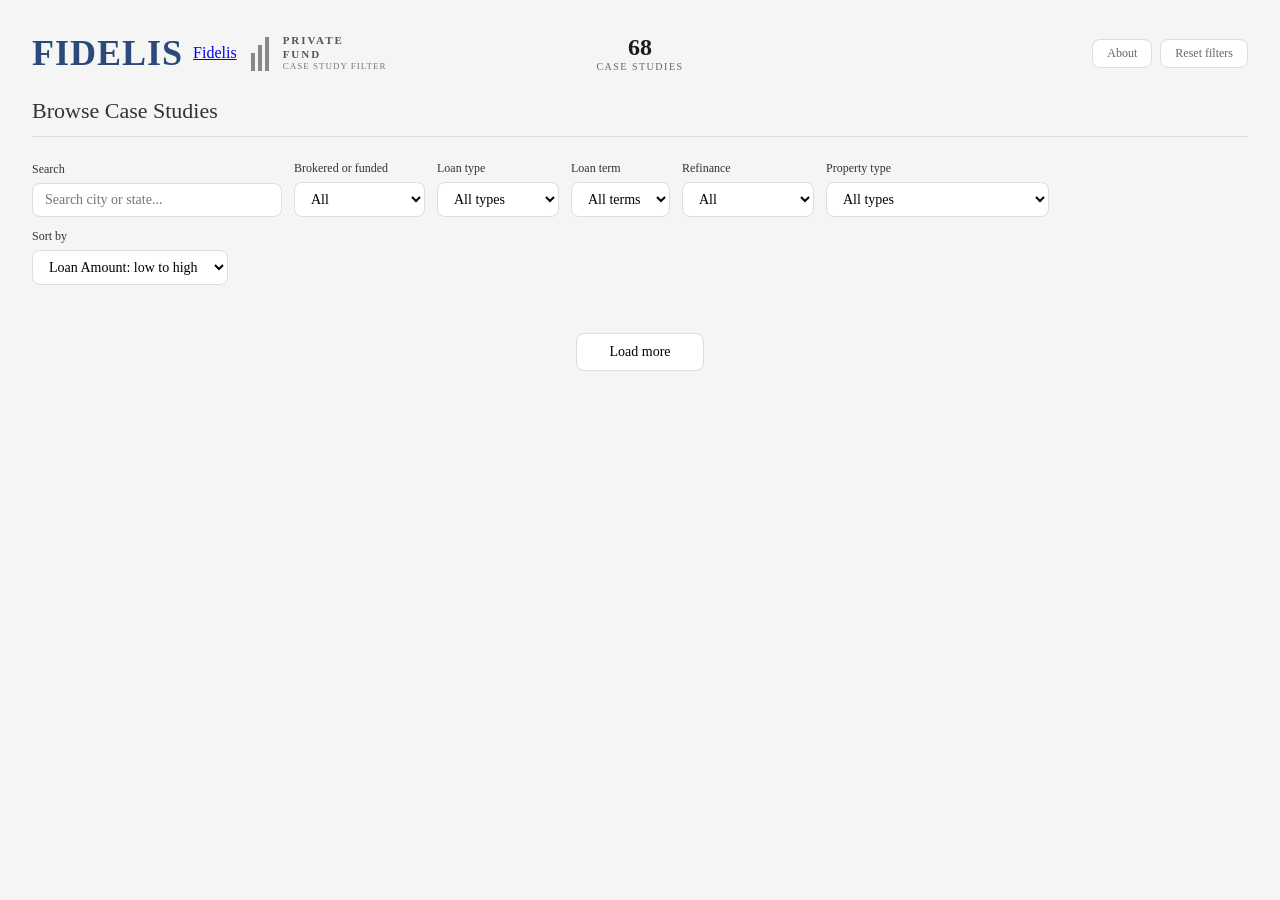
==== index.html @ ec742330 "Add vertical bars to the header section" ====
<!DOCTYPE html>
<html lang="en">
<head>
<meta charset="UTF-8">
<meta name="viewport" content="width=device-width, initial-scale=1.0">
<title>Case Study Filter</title>
<link rel="stylesheet" href="styles.css">
</head>
<body>

<div style="display: flex; justify-content: space-between; align-items: center; margin-bottom: 1.5rem;">
  <div style="display: flex; align-items: center; gap: 10px; flex: 1;">
    <span style="font-family: Georgia, serif; font-size: 36px; font-weight: 700; color: #2B4A7A; letter-spacing: 1px;">FIDELIS</span>
      <html>
      <body>
      <a href="https://www.fidelispf.com/">Fidelis</a>
      </body>
      </html>
    <div style="display: flex; align-items: flex-end; gap: 3px; height: 36px; margin: 0 4px;">
      <div style="width: 4px; height: 18px; background: #888;"></div>
      <div style="width: 4px; height: 26px; background: #888;"></div>
      <div style="width: 4px; height: 34px; background: #888;"></div>
    </div>
    <div style="display: flex; flex-direction: column; justify-content: center; line-height: 1.2;">
      <span style="font-family: Cabin Condensed, serif; font-size: 11px; font-weight: 600; color: #555; letter-spacing: 2px;">PRIVATE</span>
      <span style="font-family: Cabin Condensed, serif; font-size: 11px; font-weight: 600; color: #555; letter-spacing: 2px;">FUND</span>
      <span style="font-family: Cabin Condensed, serif; font-size: 9px; color: #777; letter-spacing: 1px;">CASE STUDY FILTER</span>
    </div>
  </div>
  <div style="color: #666; font-family: Cabin Condensed, serif; text-align: center; flex: 1;">
    <div style="font-size: 24px; font-weight: 700; color: #1c1c1c; line-height: 1;" id="hero-count">68</div>
    <div style="font-size: 10px; letter-spacing: 1.5px; margin-top: 2px;">CASE STUDIES</div>
  </div>
  <div style="display: flex; gap: 8px; flex: 1; justify-content: flex-end;">
    <button onclick="document.getElementById('about-box').style.display='block'" onmouseover="this.style.opacity='0.4'" onmouseout="this.style.opacity='1'" style="font-family: Cabin Condensed, serif; padding: 6px 14px; font-size: 12px; border: 1px solid #ddd; border-radius: 8px; background: #fff; cursor: pointer; color: #666; transition: opacity 0.3s ease;">About</button>
    <button onmouseover="this.style.opacity='0.4'" onmouseout="this.style.opacity='1'" onclick="resetFilters()" style="font-family: Cabin Condensed, serif; padding: 6px 14px; font-size: 12px; border: 1px solid #ddd; border-radius: 8px; background: #fff; cursor: pointer; color: #666; transition: opacity 0.3s ease;">Reset filters</button>
  </div>
</div>

<div id="about-box" style="display:none; position:fixed; top:0; left:0; width:100%; height:100%; background:rgba(0,0,0,0.4); z-index:999;" onclick="this.style.display='none'">
  <div onclick="event.stopPropagation()" style="position:absolute; top:50%; left:50%; transform:translate(-50%,-50%); background:#fff; border-radius:12px; padding:2rem; max-width:420px; width:90%; box-shadow:0 12px 40px rgba(0,0,0,0.15); font-family:Georgia, serif;">
    <h2 style="font-size:18px; margin-bottom:1rem; color:#2B4A7A;">About this filter</h2>
    <p style="font-size:14px; line-height:1.6; color:#444;">This tool lets you browse Fidelis Private Fund case studies by loan type, property type, term, rate, and more. Use the filters at the top to narrow results, and click any card to view the full case study.</p>
    <button onclick="document.getElementById('about-box').style.display='none'" onmouseover="this.style.opacity='0.4'" onmouseout="this.style.opacity='1'" style="margin-top:1.5rem; font-family:Cabin Condensed, serif; padding:6px 14px; font-size:12px; border:1px solid #ddd; border-radius:8px; background:#fff; cursor:pointer; color:#666; transition:opacity 0.3s ease;">Close</button>
  </div>
</div>

<h2 style="font-family: Georgia, serif; font-size: 22px; font-weight: 500; color: #333; margin-bottom: 1.5rem; padding-bottom: 0.75rem; border-bottom: 1px solid #ddd;">Browse Case Studies</h2>

<div class="filters">
  <div class="filter-group">
    <label>Search</label>
    <input type="text" id="search" oninput="filter()" placeholder="Search city or state...">
  </div>
  <div class="filter-group">
    <label>Brokered or funded</label>
    <select id="type-filter" onchange="filter()">
      <option value="all">All</option>
      <option value="Brokered Loan">Brokered Loan</option>
      <option value="Funded Loan">Funded Loan</option>
    </select>
  </div>
  <div class="filter-group">
    <label>Loan type</label>
    <select id="loan-filter" onchange="filter()">
      <option value="all">All types</option>
      <option value="Conventional">Conventional</option>
      <option value="FHA">FHA</option>
      <option value="VA">VA</option>
      <option value="Hard Money">Hard Money</option>
      <option value="Construction">Construction</option>
      <option value="Commercial">Commercial</option>
    </select>
  </div>
  <div class="filter-group">
    <label>Loan term</label>
    <select id="term-filter" onchange="filter()">
      <option value="all">All terms</option>
      <option value="10">10 years</option>
      <option value="15">15 years</option>
      <option value="20">20 years</option>
      <option value="25">25 years</option>
      <option value="30">30 years</option>
    </select>
  </div>
  <div class="filter-group">
    <label>Refinance</label>
    <select id="refi-filter" onchange="filter()">
      <option value="all">All</option>
      <option value="yes">Refinance only</option>
      <option value="no">Purchase only</option>
    </select>
  </div>
  <div class="filter-group">
    <label>Property type</label>
    <select id="property-filter" onchange="filter()">
      <option value="all">All types</option>
      <option value="Single-Family Home">Single-Family Home</option>
      <option value="Condo">Condo</option>
      <option value="Townhouse">Townhouse</option>
      <option value="Multi-Family (2-4 Units)">Multi-Family (2-4 Units)</option>
      <option value="Manufactured Home">Manufactured Home</option>
      <option value="Office Building">Office Building</option>
      <option value="Retail / Storefront">Retail / Storefront</option>
      <option value="Warehouse / Industrial">Warehouse / Industrial</option>
      <option value="Apartment Complex (5+ Units)">Apartment Complex (5+ Units)</option>
      <option value="Mixed-Use Building">Mixed-Use Building</option>
      <option value="Hotel / Motel">Hotel / Motel</option>
    </select>
  </div>
  <div class="filter-group">
    <label>Sort by</label>
    <select id="sort-filter" onchange="filter()">
      <option value="loanamt-asc">Loan Amount: low to high</option>
      <option value="loanamt-desc">Loan Amount: high to low</option>
      <option value="rate-asc">Rate: low to high</option>
      <option value="rate-desc">Rate: high to low</option>
      <option value="term-asc">Term: shortest first</option>
      <option value="term-desc">Term: longest first</option>
    </select>
  </div>
</div>

<div class="count" id="count"></div>
<div class="cards" id="cards"></div>
<div class="load-more-wrap">
  <button class="load-more-btn" id="load-more-btn" onclick="loadMore()">Load more</button>
</div>

<script src="script.js"></script>

</body>
</html>
---- styles.css ----
* { box-sizing: border-box; margin: 0; padding: 0; }
body { font-family: Cabin Condensed, serif; background: #f5f5f5; padding: 2rem; color: #333; }
.filters { display: flex; flex-wrap: wrap; gap: 12px; margin-bottom: 1.5rem; align-items: flex-end; }
.filter-group { display: flex; flex-direction: column; gap: 6px; }
.filter-group label { font-family: Cabin Condensed, serif; font-size: 12px; color: #333; }
select, input[type="text"] { font-family: Cabin Condensed, serif; padding: 8px 12px; border: 1px solid #ddd; border-radius: 8px; font-size: 14px; background: #fff; cursor: pointer; }
input[type="text"] { width: 250px; cursor: text; }
input[type="text"]:focus, select:focus { outline: none; border-color: #aaa; }
.count { font-family: Cabin Condensed, serif; font-size: 15px; color: #666; margin-bottom: 1rem; }
.cards { display: grid; grid-template-columns: repeat(auto-fit, minmax(200px, 1fr)); gap: 12px; }
.card { background: #fff; border: 2px solid transparent; border-radius: 12px; padding: 1rem 1.25rem; position: relative; cursor: pointer; text-decoration: none; color: inherit; display: block; transition: transform 0.2s, box-shadow 0.2s, border-color 0.2s; }
.card:hover { border-color: #2B4A7A; transform: translateY(-3px); box-shadow: 0 8px 20px rgba(0,0,0,0.08); }
.card-header { display: flex; justify-content: space-between; align-items: flex-start; margin-bottom: 10px; }
.card-proptype { font-family: Cabin Condensed, serif; font-size: 14px; font-weight: bold; }
.card-city { font-family: Cabin Condensed, serif; font-size: 12px; color: #666; margin-top: 2px; }
.badge { font-family: Cabin Condensed, serif; font-size: 11px; padding: 3px 8px; border-radius: 8px; white-space: nowrap; display: inline-block; margin-bottom: 8px; margin-right: 4px; }
.badge-conv { background: #E6F1FB; color: #0C447C; }
.badge-fha { background: #EAF3DE; color: #27500A; }
.badge-va { background: #EEEDFE; color: #3C3489; }
.badge-hard { background: #FAEEDA; color: #633806; }
.badge-construct { background: #FFF4E5; color: #7A4F01; }
.badge-commercial { background: #E5F9F6; color: #1B5E3C; }
.badge-brokered { background: #F0E6FF; color: #4B2E83; }
.badge-funded { background: #E6F9F0; color: #2E7D3C; }
.badge-refi { background: #FAECE7; color: #712B13; }
.card-row { display: flex; justify-content: space-between; font-family: Cabin Condensed, serif; font-size: 13px; margin-top: 6px; }
.card-row span:first-child { color: #666; }
.card-row span:last-child { font-weight: 500; }
.no-results { font-family: Cabin Condensed, serif; text-align: center; padding: 2rem; color: #666; font-size: 14px; grid-column: 1/-1; }
.load-more-wrap { text-align: center; margin-top: 1.5rem; }
.load-more-btn { font-family: Cabin Condensed, serif; padding: 10px 32px; font-size: 14px; border: 1px solid #ddd; border-radius: 8px; background: #fff; cursor: pointer; transition: background 0.2s, border-color 0.2s; }
.load-more-btn:hover { background: #f0f0f0; border-color: #bbb; }
.load-more-btn:disabled { opacity: 0.4; cursor: default; }
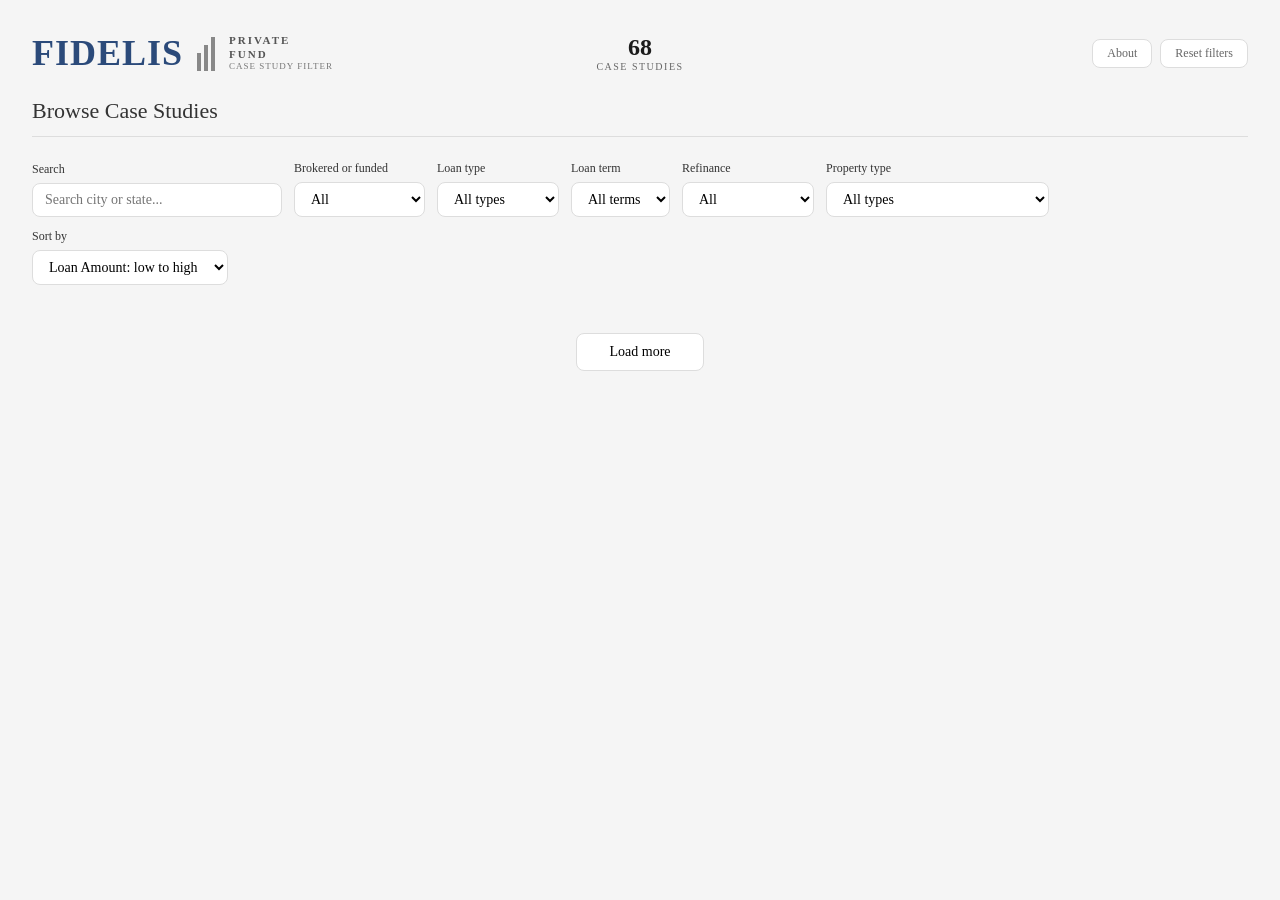
==== commit 32d8d28c: "Replace span with anchor for FIDELIS text" ====
--- a/index.html
+++ b/index.html
@@ -10,12 +10,7 @@
 
 <div style="display: flex; justify-content: space-between; align-items: center; margin-bottom: 1.5rem;">
   <div style="display: flex; align-items: center; gap: 10px; flex: 1;">
-    <span style="font-family: Georgia, serif; font-size: 36px; font-weight: 700; color: #2B4A7A; letter-spacing: 1px;">FIDELIS</span>
-      <html>
-      <body>
-      <a href="https://www.fidelispf.com/">Fidelis</a>
-      </body>
-      </html>
+    <a href="https://www.fidelispf.com/" style="font-family: Georgia, serif; font-size: 36px; font-weight: 700; color: #2B4A7A; letter-spacing: 1px; text-decoration: none;">FIDELIS</a>
     <div style="display: flex; align-items: flex-end; gap: 3px; height: 36px; margin: 0 4px;">
       <div style="width: 4px; height: 18px; background: #888;"></div>
       <div style="width: 4px; height: 26px; background: #888;"></div>
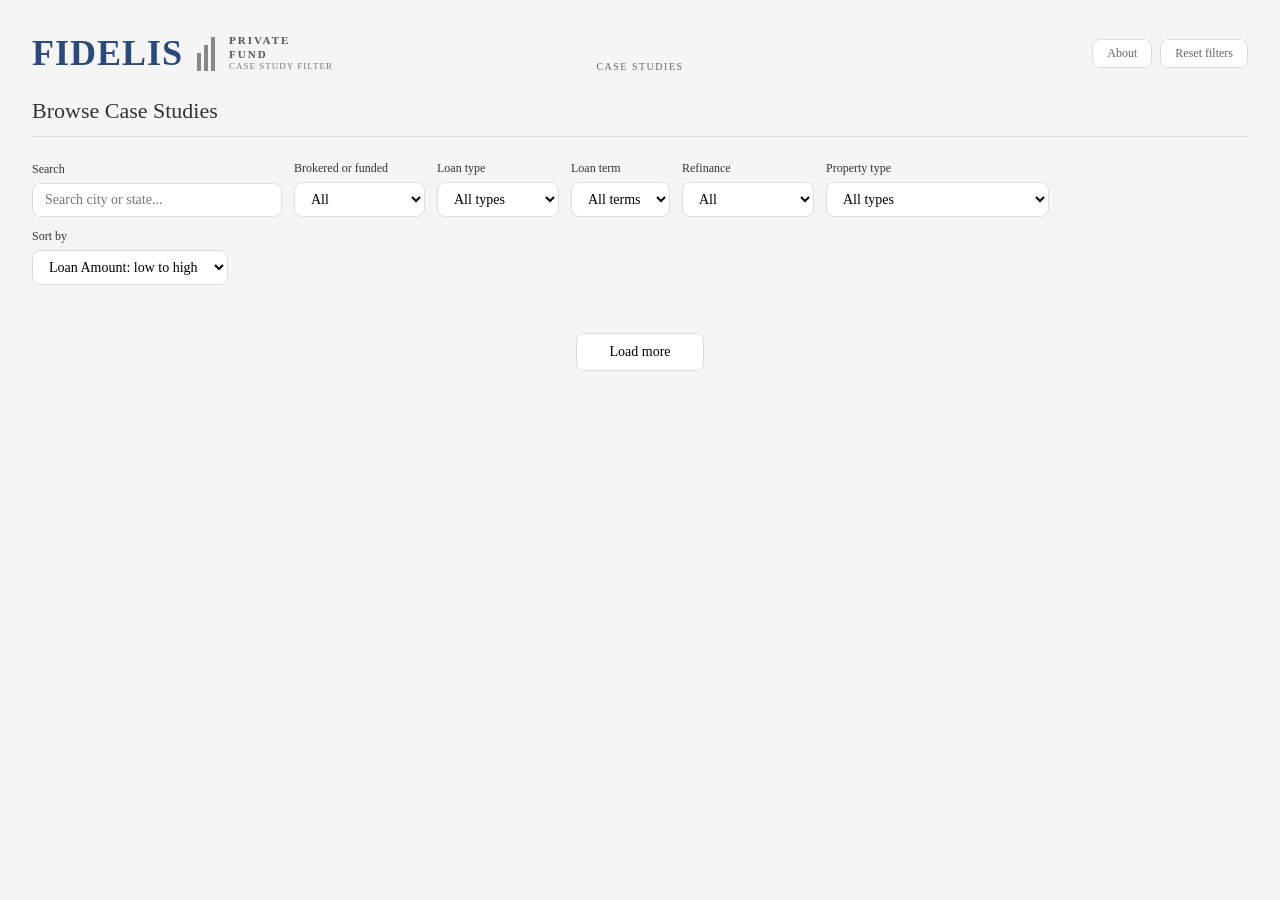
==== commit d4bad14a: "Update filter functions in index.html" ====
--- a/index.html
+++ b/index.html
@@ -23,7 +23,7 @@
     </div>
   </div>
   <div style="color: #666; font-family: Cabin Condensed, serif; text-align: center; flex: 1;">
-    <div style="font-size: 24px; font-weight: 700; color: #1c1c1c; line-height: 1;" id="hero-count">68</div>
+    <div style="font-size: 24px; font-weight: 700; color: #1c1c1c; line-height: 1;" id="hero-count">&nbsp;</div>
     <div style="font-size: 10px; letter-spacing: 1.5px; margin-top: 2px;">CASE STUDIES</div>
   </div>
   <div style="display: flex; gap: 8px; flex: 1; justify-content: flex-end;">
@@ -45,11 +45,11 @@
 <div class="filters">
   <div class="filter-group">
     <label>Search</label>
-    <input type="text" id="search" oninput="filter()" placeholder="Search city or state...">
+    <input type="text" id="search" oninput="applyFilters()" placeholder="Search city or state...">
   </div>
   <div class="filter-group">
     <label>Brokered or funded</label>
-    <select id="type-filter" onchange="filter()">
+    <select id="type-filter" onchange="applyFilters()">
       <option value="all">All</option>
       <option value="Brokered Loan">Brokered Loan</option>
       <option value="Funded Loan">Funded Loan</option>
@@ -57,7 +57,7 @@
   </div>
   <div class="filter-group">
     <label>Loan type</label>
-    <select id="loan-filter" onchange="filter()">
+    <select id="loan-filter" onchange="applyFilters()">
       <option value="all">All types</option>
       <option value="Conventional">Conventional</option>
       <option value="FHA">FHA</option>
@@ -69,7 +69,7 @@
   </div>
   <div class="filter-group">
     <label>Loan term</label>
-    <select id="term-filter" onchange="filter()">
+    <select id="term-filter" onchange="applyFilters()">
       <option value="all">All terms</option>
       <option value="10">10 years</option>
       <option value="15">15 years</option>
@@ -80,7 +80,7 @@
   </div>
   <div class="filter-group">
     <label>Refinance</label>
-    <select id="refi-filter" onchange="filter()">
+    <select id="refi-filter" onchange="applyFilters()">
       <option value="all">All</option>
       <option value="yes">Refinance only</option>
       <option value="no">Purchase only</option>
@@ -88,7 +88,7 @@
   </div>
   <div class="filter-group">
     <label>Property type</label>
-    <select id="property-filter" onchange="filter()">
+    <select id="property-filter" onchange="applyFilters()">
       <option value="all">All types</option>
       <option value="Single-Family Home">Single-Family Home</option>
       <option value="Condo">Condo</option>
@@ -105,7 +105,7 @@
   </div>
   <div class="filter-group">
     <label>Sort by</label>
-    <select id="sort-filter" onchange="filter()">
+    <select id="sort-filter" onchange="applyFilters()">
       <option value="loanamt-asc">Loan Amount: low to high</option>
       <option value="loanamt-desc">Loan Amount: high to low</option>
       <option value="rate-asc">Rate: low to high</option>
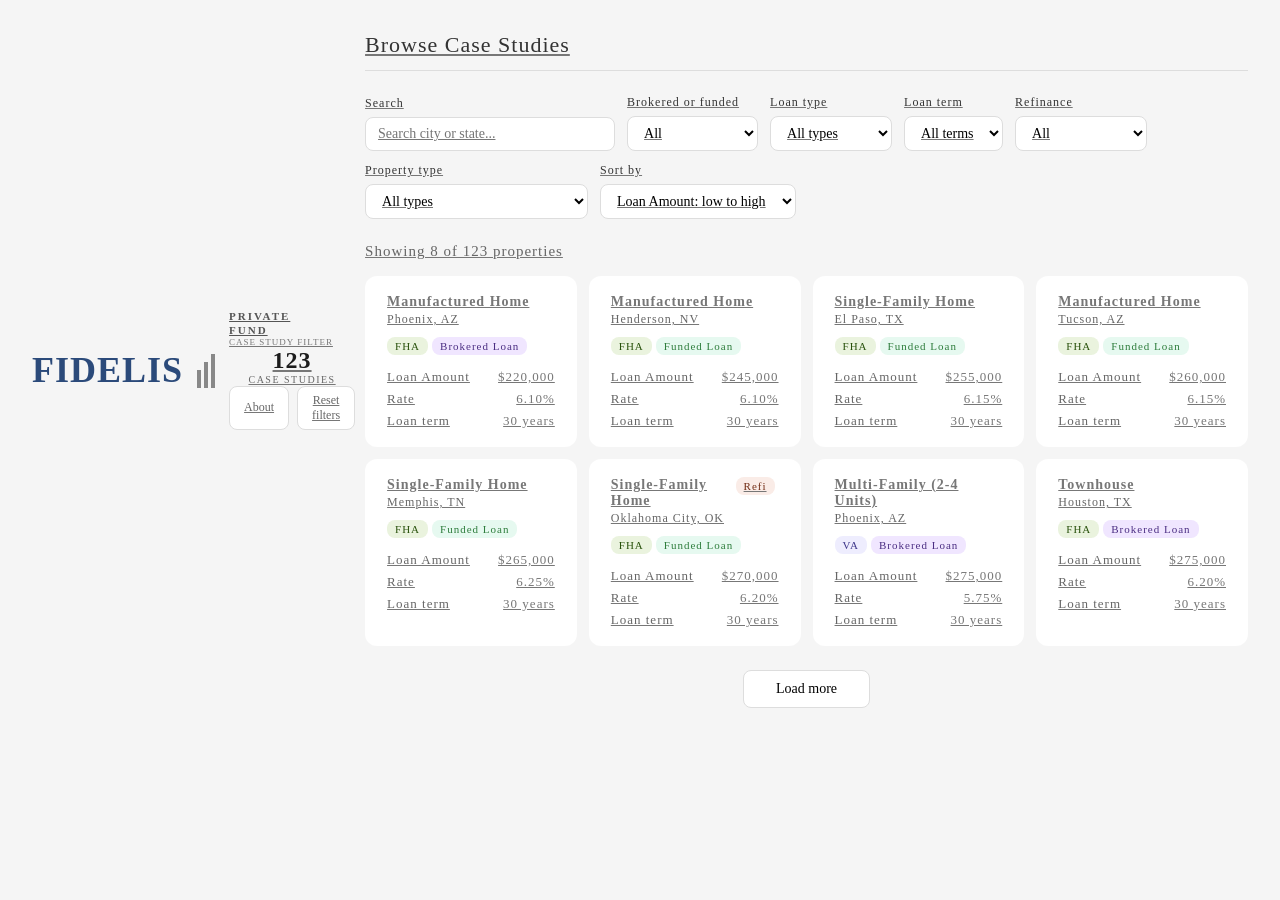
==== commit 973777c5: "Replace spans with links for private fund labels" ====
--- a/index.html
+++ b/index.html
@@ -17,11 +17,9 @@
       <div style="width: 4px; height: 34px; background: #888;"></div>
     </div>
     <div style="display: flex; flex-direction: column; justify-content: center; line-height: 1.2;">
-      <span style="font-family: Cabin Condensed, serif; font-size: 11px; font-weight: 600; color: #555; letter-spacing: 2px;">PRIVATE</span>
-      <span style="font-family: Cabin Condensed, serif; font-size: 11px; font-weight: 600; color: #555; letter-spacing: 2px;">FUND</span>
-      <span style="font-family: Cabin Condensed, serif; font-size: 9px; color: #777; letter-spacing: 1px;">CASE STUDY FILTER</span>
-    </div>
-  </div>
+      <a href="https://www.fidelispf.com/" style="font-family: Cabin Condensed, serif; font-size: 11px; font-weight: 600; color: #555; letter-spacing: 2px;">PRIVATE</span>
+      <a href="https://www.fidelispf.com/" style="font-family: Cabin Condensed, serif; font-size: 11px; font-weight: 600; color: #555; letter-spacing: 2px;">FUND</span>
+      <a href="https://www.fidelispf.com/" style="font-family: Cabin Condensed, serif; font-size: 9px; color: #777; letter-spacing: 1px;">CASE STUDY FILTER</span>
   <div style="color: #666; font-family: Cabin Condensed, serif; text-align: center; flex: 1;">
     <div style="font-size: 24px; font-weight: 700; color: #1c1c1c; line-height: 1;" id="hero-count">&nbsp;</div>
     <div style="font-size: 10px; letter-spacing: 1.5px; margin-top: 2px;">CASE STUDIES</div>
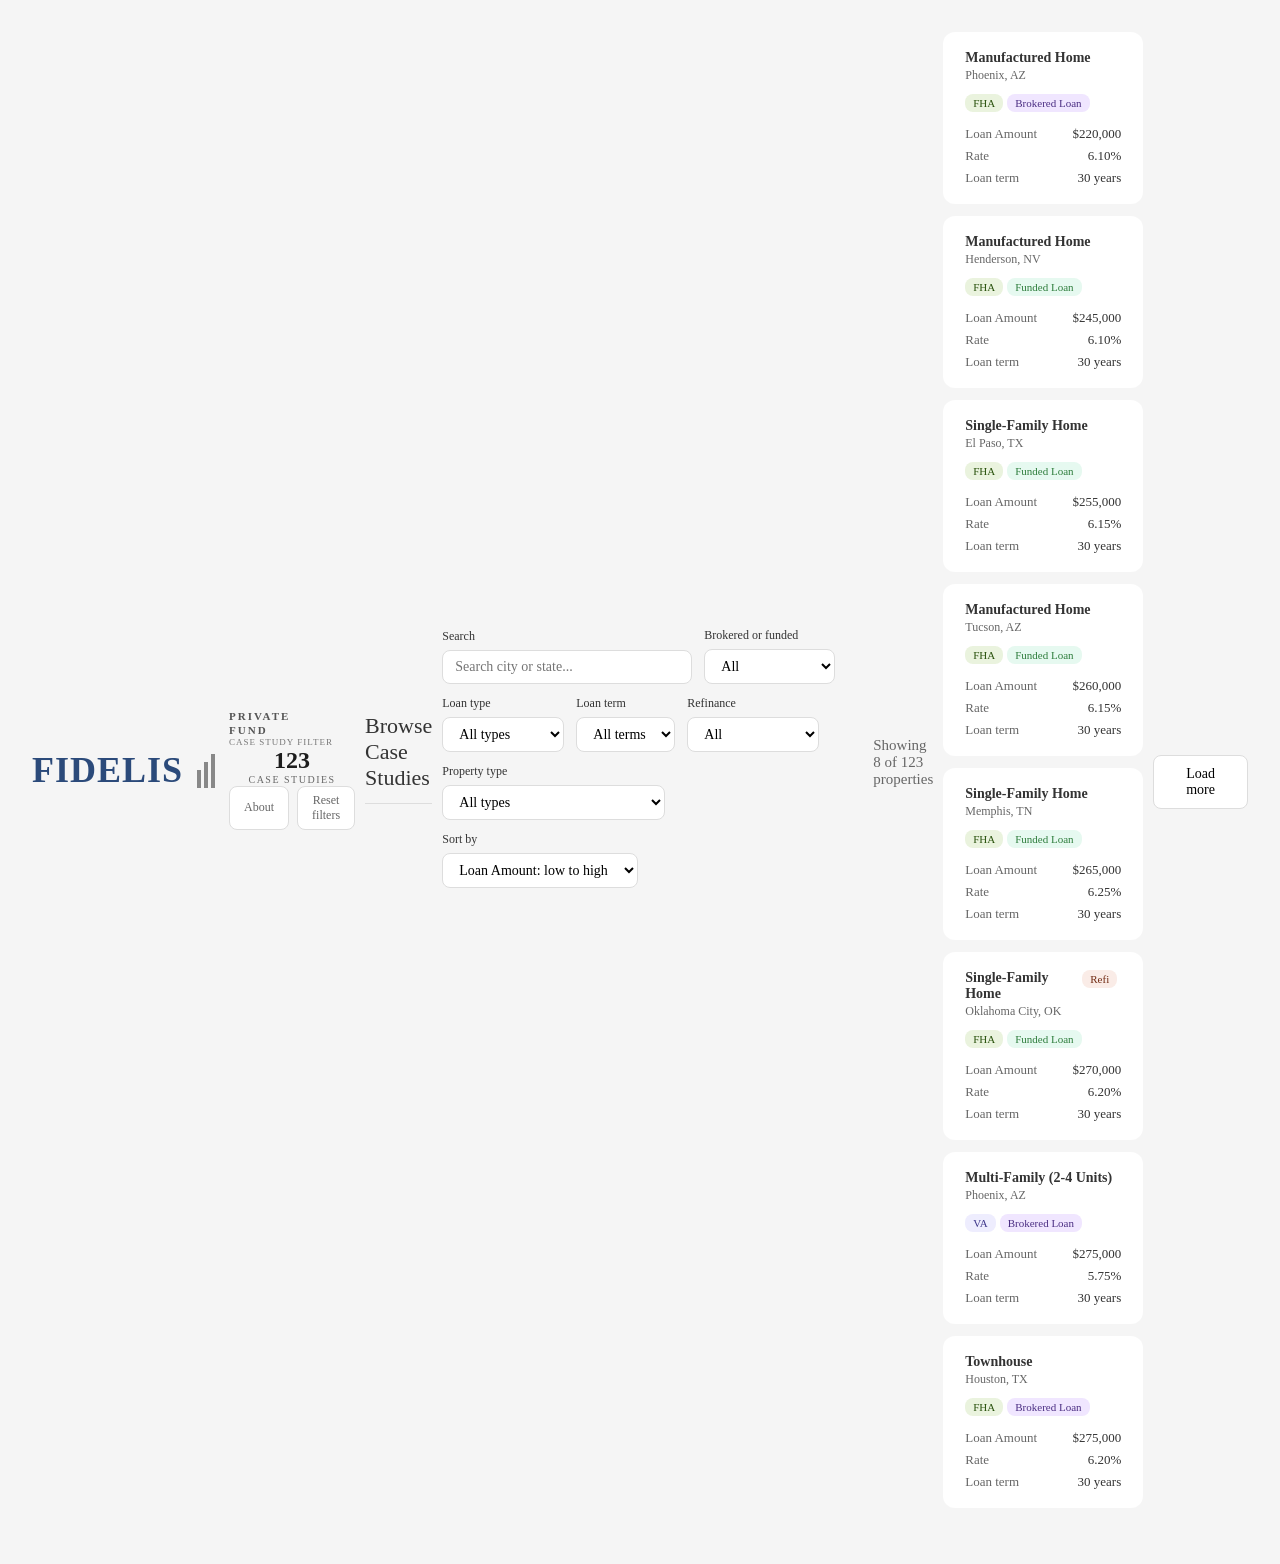
==== commit 236ef56d: "Update index.html" ====
--- a/index.html
+++ b/index.html
@@ -17,9 +17,9 @@
       <div style="width: 4px; height: 34px; background: #888;"></div>
     </div>
     <div style="display: flex; flex-direction: column; justify-content: center; line-height: 1.2;">
-      <a href="https://www.fidelispf.com/" style="font-family: Cabin Condensed, serif; font-size: 11px; font-weight: 600; color: #555; letter-spacing: 2px;">PRIVATE</span>
-      <a href="https://www.fidelispf.com/" style="font-family: Cabin Condensed, serif; font-size: 11px; font-weight: 600; color: #555; letter-spacing: 2px;">FUND</span>
-      <a href="https://www.fidelispf.com/" style="font-family: Cabin Condensed, serif; font-size: 9px; color: #777; letter-spacing: 1px;">CASE STUDY FILTER</span>
+      <span style="font-family: Cabin Condensed, serif; font-size: 11px; font-weight: 600; color: #555; letter-spacing: 2px;">PRIVATE</span>
+      <span style="font-family: Cabin Condensed, serif; font-size: 11px; font-weight: 600; color: #555; letter-spacing: 2px;">FUND</span>
+      <span style="font-family: Cabin Condensed, serif; font-size: 9px; color: #777; letter-spacing: 1px;">CASE STUDY FILTER</span>
   <div style="color: #666; font-family: Cabin Condensed, serif; text-align: center; flex: 1;">
     <div style="font-size: 24px; font-weight: 700; color: #1c1c1c; line-height: 1;" id="hero-count">&nbsp;</div>
     <div style="font-size: 10px; letter-spacing: 1.5px; margin-top: 2px;">CASE STUDIES</div>
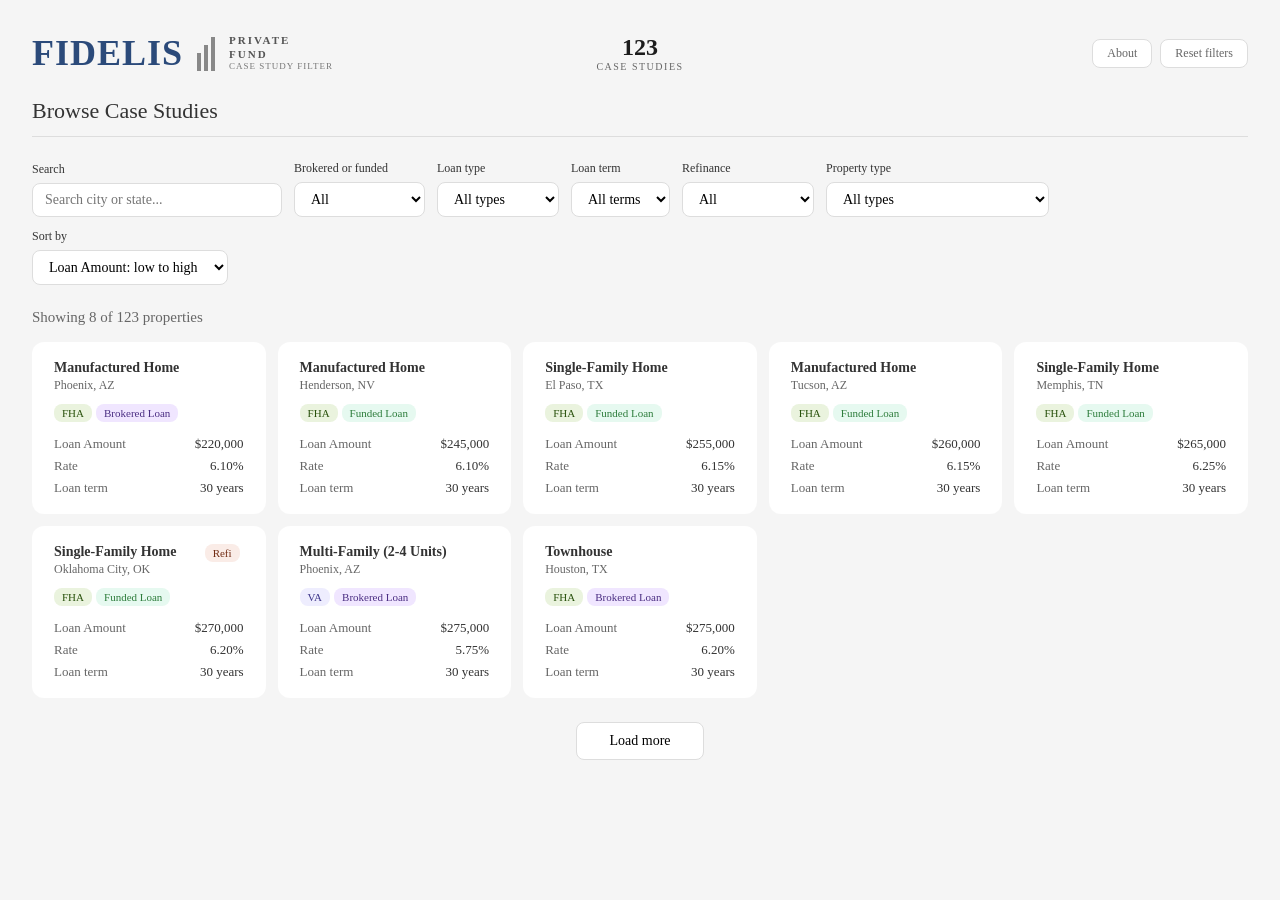
==== commit 49f787b4: "Fix HTML structure by adding missing closing tag" ====
--- a/index.html
+++ b/index.html
@@ -20,6 +20,8 @@
       <span style="font-family: Cabin Condensed, serif; font-size: 11px; font-weight: 600; color: #555; letter-spacing: 2px;">PRIVATE</span>
       <span style="font-family: Cabin Condensed, serif; font-size: 11px; font-weight: 600; color: #555; letter-spacing: 2px;">FUND</span>
       <span style="font-family: Cabin Condensed, serif; font-size: 9px; color: #777; letter-spacing: 1px;">CASE STUDY FILTER</span>
+    </div>
+  </div>
   <div style="color: #666; font-family: Cabin Condensed, serif; text-align: center; flex: 1;">
     <div style="font-size: 24px; font-weight: 700; color: #1c1c1c; line-height: 1;" id="hero-count">&nbsp;</div>
     <div style="font-size: 10px; letter-spacing: 1.5px; margin-top: 2px;">CASE STUDIES</div>
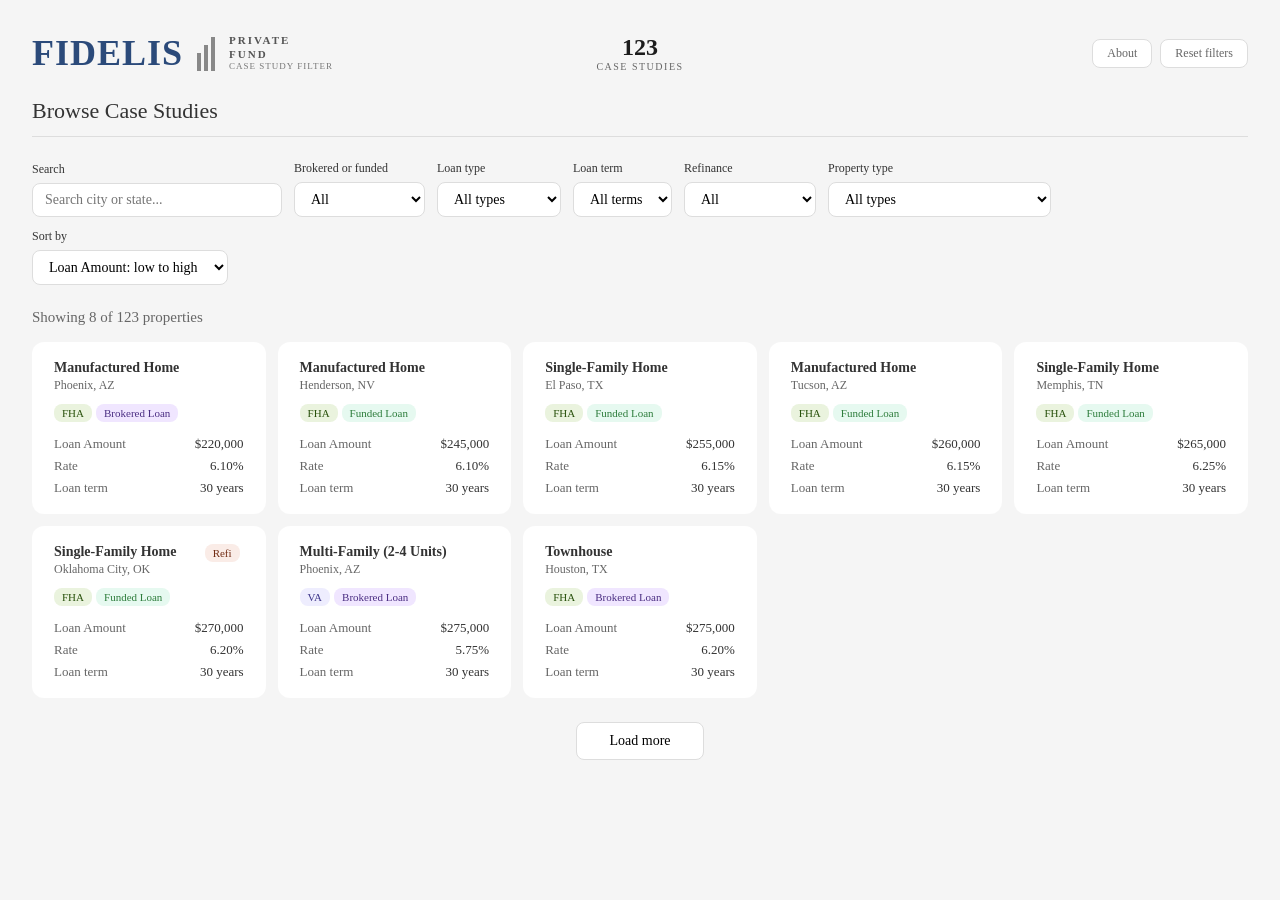
==== commit 33bd3dda: "Add loan options to the dropdown in index.html" ====
--- a/index.html
+++ b/index.html
@@ -65,6 +65,10 @@
       <option value="Hard Money">Hard Money</option>
       <option value="Construction">Construction</option>
       <option value="Commercial">Commercial</option>
+      <option value="Bridge">Bridge</option>
+      <option value="Rehab Bridge">Rehab Bridge</option>
+      <option value="Cash-Out">Cash-Out</option>
+      
     </select>
   </div>
   <div class="filter-group">
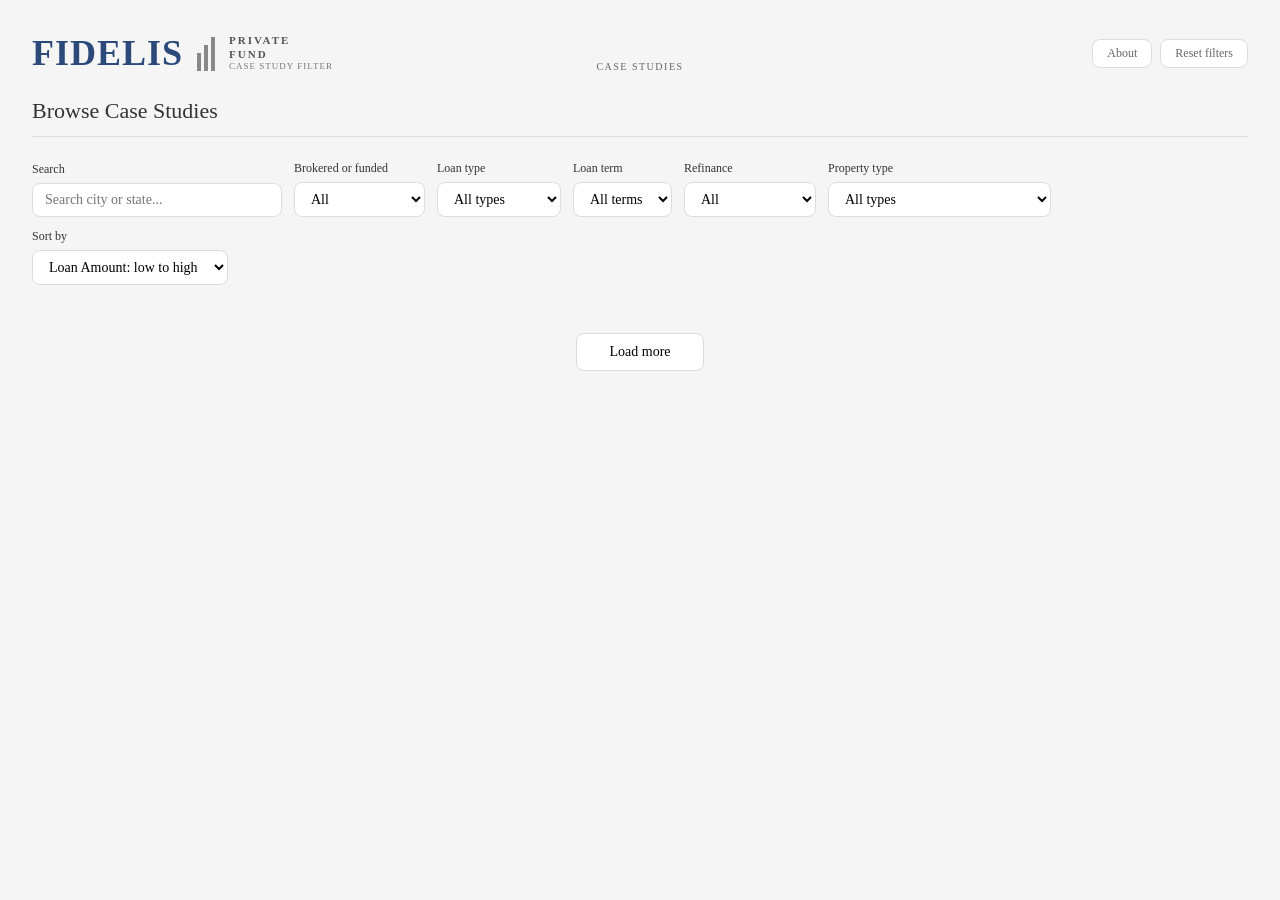
==== commit f45a99c4: "Change 'Cash-Out' option to 'Cash Out'" ====
--- a/index.html
+++ b/index.html
@@ -67,7 +67,7 @@
       <option value="Commercial">Commercial</option>
       <option value="Bridge">Bridge</option>
       <option value="Rehab Bridge">Rehab Bridge</option>
-      <option value="Cash-Out">Cash-Out</option>
+      <option value="Cash Out">Cash Out</option>
       
     </select>
   </div>
